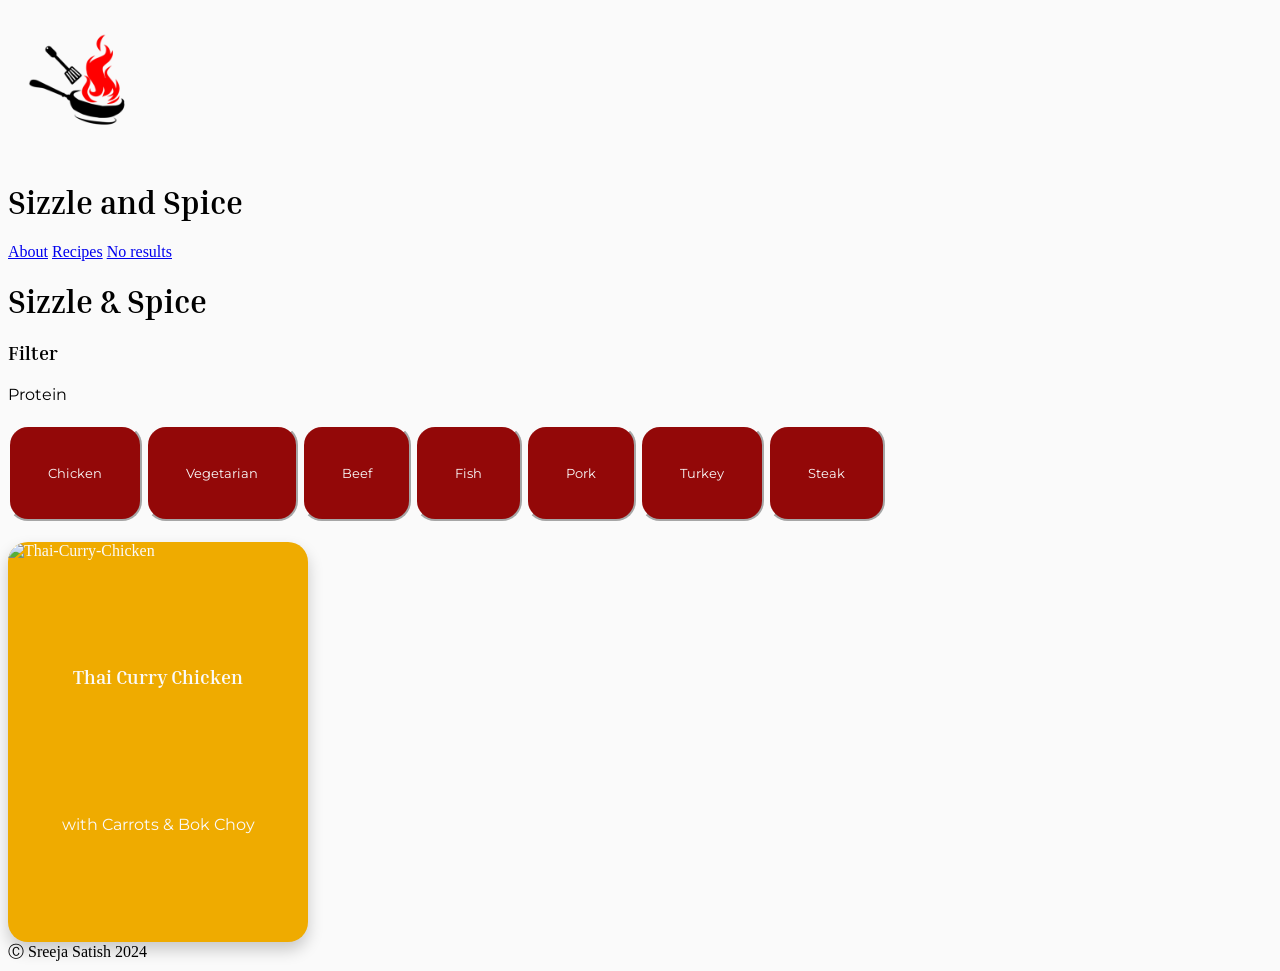
==== index.html @ 51e21fe5 "add html" ====
<!DOCTYPE html>
<html lang="en">
<head>
    <meta charset="UTF-8">
    <meta name="viewport" content="width=device-width, initial-scale=1.0">
    <title>Sizzle & Spice</title>
    <link rel="stylesheet" href="styles.css">
    <link rel="preconnect" href="https://fonts.googleapis.com">
    <link rel="preconnect" href="https://fonts.gstatic.com" crossorigin>
    <link href="https://fonts.googleapis.com/css2?family=Inria+Serif:ital,wght@0,300;0,400;0,700;1,300;1,400;1,700&family=Montserrat:ital,wght@0,100..900;1,100..900&family=Open+Sans:ital,wght@0,300..800;1,300..800&family=Raleway:ital,wght@0,100..900;1,100..900&family=Roboto:ital,wght@0,100;0,300;0,400;0,500;0,700;0,900;1,100;1,300;1,400;1,500;1,700;1,900&display=swap" rel="stylesheet">
</head>
<body>
    <header>
        <a href="index.html">
            <img src="assets/frying-pan-logo.png" alt="Website Logo" style="width:150px; height:auto;" class="logo">
        </a>          
        <h1>Sizzle and Spice</h1>
        <nav>
            <a href="help.html">About</a>
            <a href="recipe.html">Recipes</a>
            <a href="search.html">No results</a>
            <a href="filter"></a>
        </nav>
    </header>
    <h1>Sizzle & Spice</h1>
    <h3>Filter</h3>
    <h4>Protein</h4>
    <button>Chicken</button>
    <button>Vegetarian</button>
    <button>Beef</button>
    <button>Fish</button>
    <button>Pork</button>
    <button>Turkey</button>
    <button>Steak</button>
    <h4></h4>
    
<!-- 
    <label for="flavors">Choose a flavor:</label>
    <select name="flavors" id="flavors">
    <option value="spicy">Spicy</option>
    <option value="savory">Savory</option>
    <option value="sweet">Sweet</option>
    <option value="sour">Sour</option>
    </select>

    <label for="cuisine">Choose a cusine:</label>
    <select name="cuisine" id="cuisine">
    <option value="spicy">Mexican</option>
    <option value="savory">American</option>
    <option value="sweet">Italian</option>
    <option value="sour">Mexican</option>
    <option value="spicy">Mexican</option>
    <option value="savory">American</option>
    <option value="sweet">Italian</option>
    <option value="sour">Mexican</option> -->

    <section class="recipes">
        <div class="recipe-row">
            <div class="recipe-card">
                <img src="IDM232-assets/images/Recipe_Thai_Curry_Chicken_with_Carrots_Bok_Choy/Thai-Curry-Chicken-hi-res.jpg" 
                alt="Thai-Curry-Chicken">
                <h3>Thai Curry Chicken</h3>
                <h4>with Carrots & Bok Choy</h4>
            </div>
            <!-- <div class="recipe-card">
                <img src="assets/main-image.png" alt="placeholder-image">
                <h3>Recipe Title</h3>
                <h4>Subtitle</h4>
            </div>
            <div class="recipe-card">
                <img src="assets/main-image.png" alt="placeholder-image">
                <h3>Recipe Title</h3>
                <h4>Subtitle</h4>
            </div> -->
        </div>
    </section>


    <footer>
        Ⓒ Sreeja Satish 2024
    </footer>
</body>
</html>
---- styles.css ----
/* Fonts */
.inria-serif-light {
    font-family: "Inria Serif", serif;
    font-weight: 300;
    font-style: normal;
}
.inria-serif-regular {
    font-family: "Inria Serif", serif;
    font-weight: 400;
    font-style: normal;
}
.inria-serif-bold {
    font-family: "Inria Serif", serif;
    font-weight: 700;
    font-style: normal;
}
.inria-serif-light-italic {
    font-family: "Inria Serif", serif;
    font-weight: 300;
    font-style: italic;
}
.inria-serif-regular-italic {
    font-family: "Inria Serif", serif;
    font-weight: 400;
    font-style: italic;
}
.inria-serif-bold-italic {
    font-family: "Inria Serif", serif;
    font-weight: 700;
    font-style: italic;
}


/* Colors */
:root {
    --chili:#930808;
    --turmeric: #EFAB00;
    --saffron: #D06501;
    --rice: #FAFAFA;
    --charcoal: #2D2D2D;
    --pepper: #000000;
}

/* Header or Website Framework */


/* Recipe Cards */

body {
    background-color: var(--rice);
}

h1, h2, h3{
    font-family: "Inria Serif";
}

h4, p, button {
    font-family: "Montserrat";
    font-weight: 400;
    /* font-family: "Roboto"; */
    /* font-family: "Raleway"; */
}

.recipe.row{
    display: grid;
    grid-template-rows: auto;
    justify-content: center;
    margin: 0 10px;
}
.recipe-card{
    border: 2px;
    color: var(--rice);
    font-family: "Inria";
    background-color: var(--turmeric);
    border-color: var(--chili);
    width: 300px;
    height: 400px;
    border-radius: 20px;
    box-shadow: 0px 8px 16px rgba(0, 0, 0, 0.2);
    display: grid;
    justify-items: center;
    margin: 
    /* display: flex;
    justify-content: center;
    flex-direction: column; 
    flex-wrap: wrap;*/
}

.recipe-card img {
    width: 100%;
    height: auto;
    border-radius: 20px;
    padding: 0px;
    /* if wanting border, make width 95% and padding 5px */
}

.card-image img{
    width: 300px;
    height: auto;
}

button {
    background-color: var(--chili);
    color: var(--rice);
    border-color: var(--rice);
    border-radius: 20px;
    padding: 3%;
    /* display: flex;
    align-items: center;
    justify-content: center; */
}
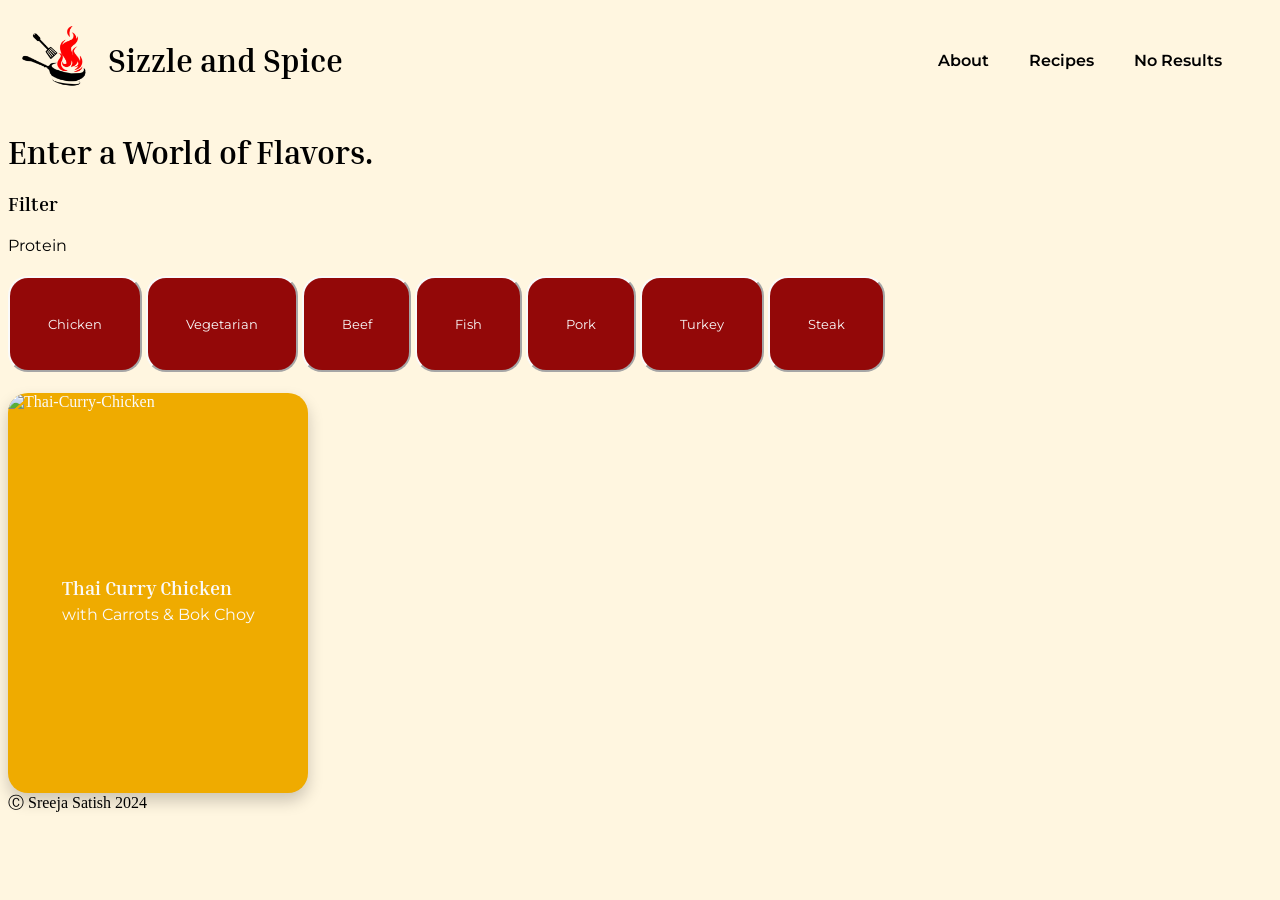
==== commit 66811e36: "update recipe page" ====
--- a/index.html
+++ b/index.html
@@ -12,17 +12,20 @@
 <body>
     <header>
         <a href="index.html">
-            <img src="assets/frying-pan-logo.png" alt="Website Logo" style="width:150px; height:auto;" class="logo">
+            <img src="assets/frying-pan-logo.png" alt="Website Logo" style="width:100px; height:auto;" class="logo">
         </a>          
         <h1>Sizzle and Spice</h1>
         <nav>
             <a href="help.html">About</a>
             <a href="recipe.html">Recipes</a>
-            <a href="search.html">No results</a>
+            <a href="search.html">No Results</a>
             <a href="filter"></a>
-        </nav>
+        </nav id="nav-menu">
+        <button id="hamburger">
+            <img src="assets/hamburger-menu.png" alt="Menu" style="width: 30px; height: 30px;">
+        </button>
     </header>
-    <h1>Sizzle & Spice</h1>
+    <h1>Enter a World of Flavors.</h1>
     <h3>Filter</h3>
     <h4>Protein</h4>
     <button>Chicken</button>
@@ -59,8 +62,11 @@
             <div class="recipe-card">
                 <img src="IDM232-assets/images/Recipe_Thai_Curry_Chicken_with_Carrots_Bok_Choy/Thai-Curry-Chicken-hi-res.jpg" 
                 alt="Thai-Curry-Chicken">
-                <h3>Thai Curry Chicken</h3>
-                <h4>with Carrots & Bok Choy</h4>
+                <div class="recipe-card-title">
+                    <h3>Thai Curry Chicken</h3>
+                    <h4>with Carrots & Bok Choy</h4>
+                </div>
+                
             </div>
             <!-- <div class="recipe-card">
                 <img src="assets/main-image.png" alt="placeholder-image">
@@ -79,5 +85,7 @@
     <footer>
         Ⓒ Sreeja Satish 2024
     </footer>
+    <script src="script.js"></script>
+
 </body>
 </html>
--- a/styles.css
+++ b/styles.css
@@ -39,6 +39,7 @@
     --rice: #FAFAFA;
     --charcoal: #2D2D2D;
     --pepper: #000000;
+    --aloo: #FFF6E0;
 }
 
 /* Header or Website Framework */
@@ -47,14 +48,15 @@
 /* Recipe Cards */
 
 body {
-    background-color: var(--rice);
+    background-color: var(--aloo);
+
 }
 
 h1, h2, h3{
     font-family: "Inria Serif";
 }
 
-h4, p, button {
+h4, h5, p, button {
     font-family: "Montserrat";
     font-weight: 400;
     /* font-family: "Roboto"; */
@@ -94,6 +96,14 @@
     /* if wanting border, make width 95% and padding 5px */
 }
 
+.recipe-card h3{
+    font-size: 700;
+}
+
+.recipe-card-title {
+    line-height: 5px;
+}
+
 .card-image img{
     width: 300px;
     height: auto;
@@ -108,4 +118,169 @@
     /* display: flex;
     align-items: center;
     justify-content: center; */
+}
+
+
+header {
+    color: var(--pepper);
+    display: flex;
+    justify-content: space-between;
+    align-items: center;
+    position: sticky;
+}
+
+nav {
+    font-family: "Inria";
+    text-decoration: none;
+    display: flex;
+    align-items: baseline;
+    justify-content: flex-end;
+    gap: 20px;
+}
+
+header h1 {
+    display: flex;
+    align-items: center;
+}
+
+
+header a {
+    text-decoration: none; 
+    font-family: "Montserrat";
+    font-weight: 600;
+    font-size: 700;
+    color: var(--pepper);
+}
+
+header nav {
+    display: flex;
+    gap: 20px; /* Space between each link */
+    margin-left: auto;
+}
+
+header nav a:hover {
+    color: var(--chili);
+}
+
+header nav a {
+    padding: 5px 10px;
+    transition: color 0.2s ease;
+}
+
+
+#hamburger {
+    background-color: var(--aloo);
+    border-style: none;
+    color: var(--rice);
+    border-color: var(--rice);
+    border-radius: 20px;
+    padding: 3%;
+    display: none;
+    background: none;
+    border: none;
+    cursor: pointer;
+}
+
+
+#nav-menu {
+    display: flex;
+    gap: 20px;
+    transition: max-height 0.3s ease-in-out;
+    overflow: hidden;
+    max-height: 100px; /* Set a max-height to restrict when open */
+}
+
+#nav-menu.collapsed {
+    max-height: 0; /* Collapse the menu */
+}
+
+/* Media Queries */
+
+/* Mobile view */
+@media (max-width: 768px) {
+    #hamburger {
+        display: block;
+    }
+
+    #nav-menu {
+        flex-direction: column; /* Stack links vertically */
+        max-height: 0; /* Start collapsed */
+    /* #nav-menu {
+        display: none; /* Hide regular nav links on mobile */
+        /* flex-direction: column; /* Stack links vertically */
+        /* position: absolute;
+        top: 60px;
+        right: 0;
+        background-color: white;
+        padding: 10px;
+        box-shadow: 0 2px 10px rgba(0, 0, 0, 0.1); */
+    }
+
+    #nav-menu.show {
+      display: flex; /* Show menu when active */
+    }
+
+    nav a {
+        padding: 10px 20px;
+    }
+}
+
+
+/* Recipe HTML Page */
+
+.recipe-info {
+    /* background-color: var(--rice); */
+    margin: 50px 100px;
+}
+
+/* Can I make these IDs or should I just keep these as Classes? */
+
+.title {
+    font-size: 36px;
+    margin-top: none;
+}
+
+.subtitle {
+    font-size: 24px;
+}
+
+.cuisine, .protein {
+    border: 2px solid var(--pepper);
+    padding: 10px;
+    margin: 15px 5px;
+    border-radius: 25px;
+    display: inline-block;
+    justify-self: center;
+}
+
+.description {
+
+}
+
+.recipe-info img{
+    width: 100%;
+    border-radius: 20px;
+    height: auto;
+    display: grid;
+    /* justify-content: flex-end; */
+    padding: 5%;
+    /* margin: 0 32px 32px; */
+}
+
+
+.hero-and-info {
+    display: grid;
+    justify-content: space-between;
+    grid-template-columns: 1fr 1fr;
+}
+
+.extra-info {
+    display: flex;
+    padding: 10px;
+    margin: 15px 5px;
+    justify-content: space-between;
+}
+
+.side-info {
+    margin-top: 5%;
 }
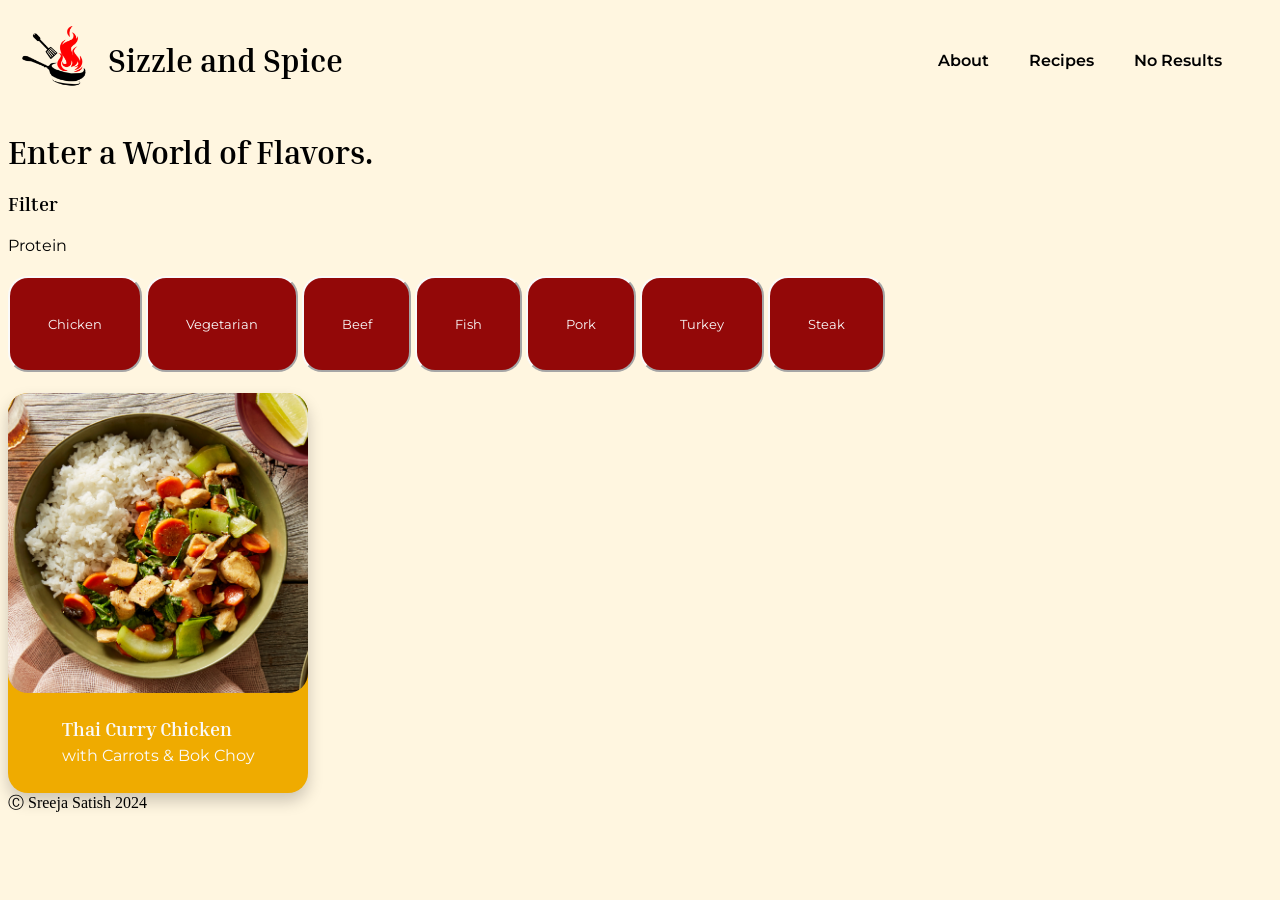
==== commit 7fc702cb: "git add IDM232-assets" ====
--- a/index.html
+++ b/index.html
@@ -60,7 +60,7 @@
     <section class="recipes">
         <div class="recipe-row">
             <div class="recipe-card">
-                <img src="IDM232-assets/images/Recipe_Thai_Curry_Chicken_with_Carrots_Bok_Choy/Thai-Curry-Chicken-hi-res.jpg" 
+                <img src="assets/Thai-Curry-Chicken-hi-res.jpg" 
                 alt="Thai-Curry-Chicken">
                 <div class="recipe-card-title">
                     <h3>Thai Curry Chicken</h3>
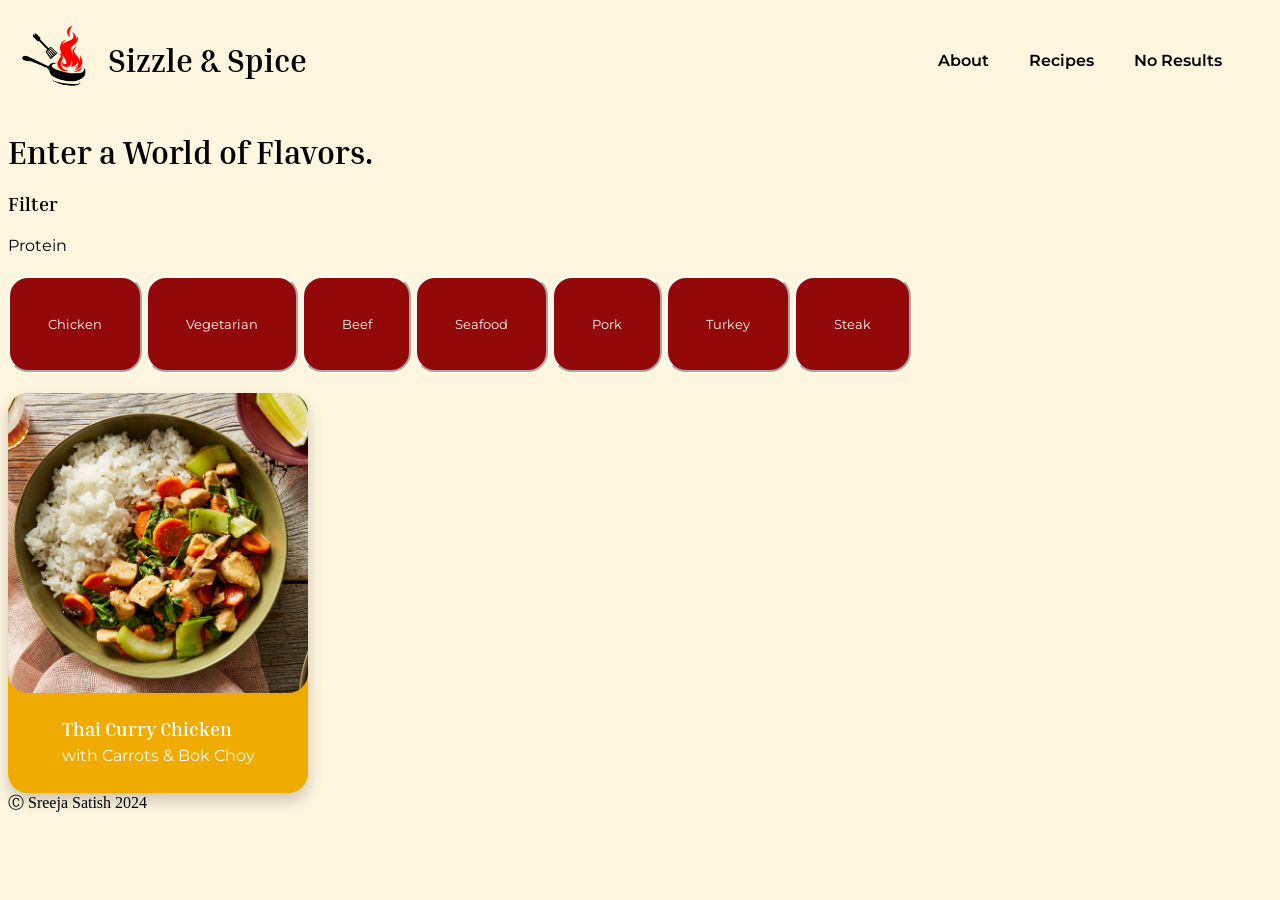
==== commit 805abee6: "update" ====
--- a/index.html
+++ b/index.html
@@ -14,7 +14,7 @@
         <a href="index.html">
             <img src="assets/frying-pan-logo.png" alt="Website Logo" style="width:100px; height:auto;" class="logo">
         </a>          
-        <h1>Sizzle and Spice</h1>
+        <h1>Sizzle & Spice</h1>
         <nav>
             <a href="help.html">About</a>
             <a href="recipe.html">Recipes</a>
@@ -31,7 +31,7 @@
     <button>Chicken</button>
     <button>Vegetarian</button>
     <button>Beef</button>
-    <button>Fish</button>
+    <button>Seafood</button>
     <button>Pork</button>
     <button>Turkey</button>
     <button>Steak</button>
--- a/styles.css
+++ b/styles.css
@@ -254,12 +254,12 @@
 }
 
 .description {
-
+    margin-right: 20%;
 }
 
 .recipe-info img{
     width: 100%;
-    border-radius: 20px;
+    border-radius: 10%;
     height: auto;
     display: grid;
     /* justify-content: flex-end; */
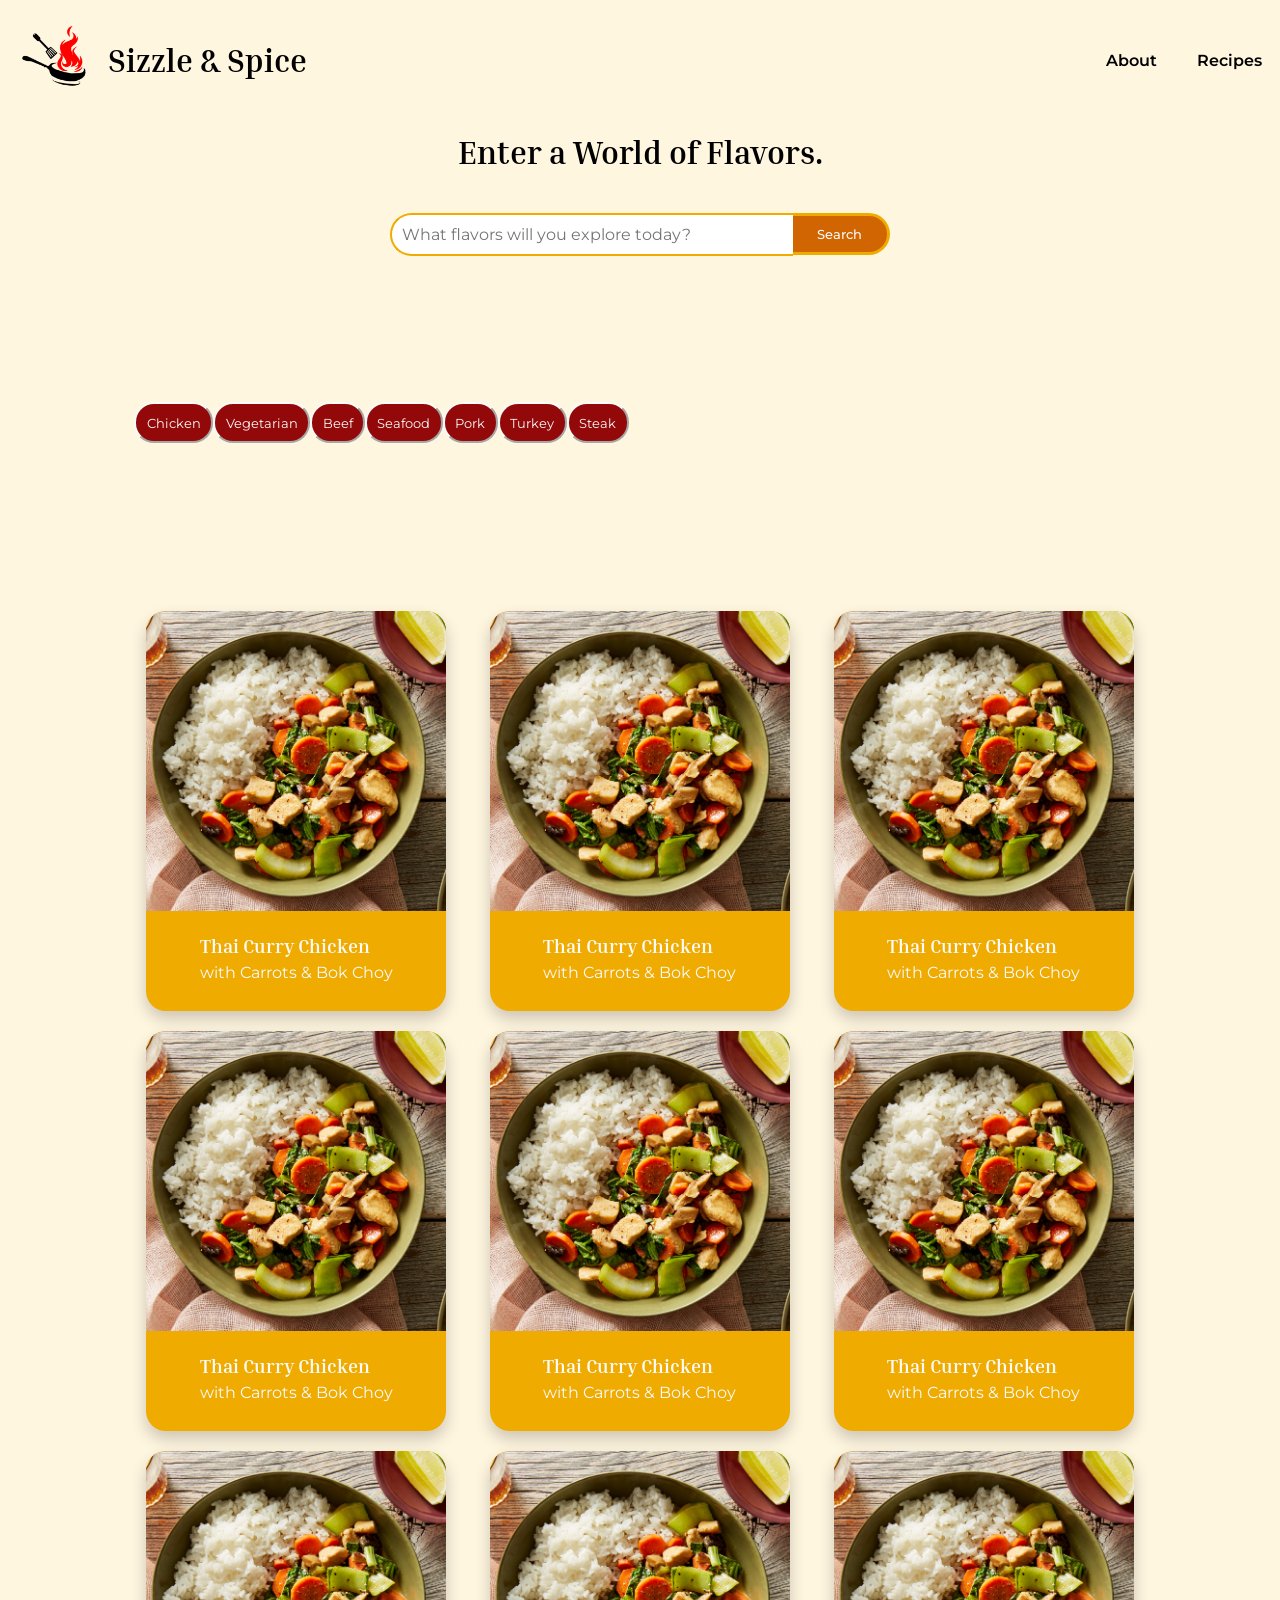
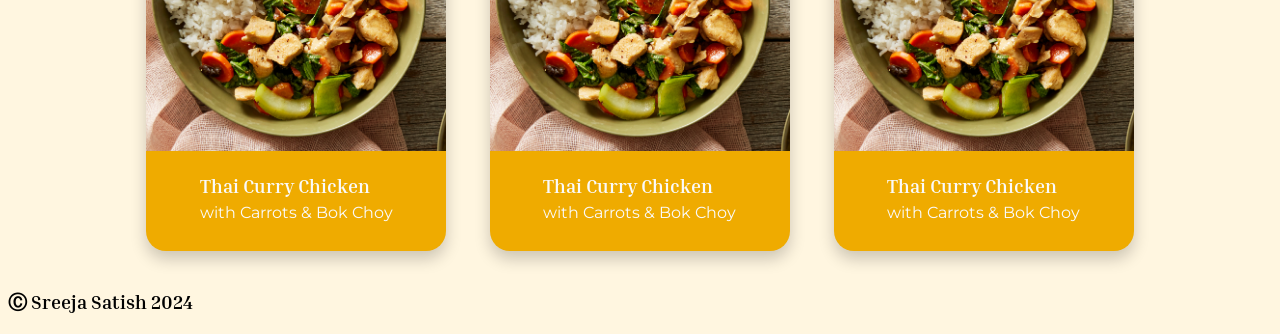
==== commit 54eb5984: "add home details" ====
--- a/index.html
+++ b/index.html
@@ -16,25 +16,33 @@
         </a>          
         <h1>Sizzle & Spice</h1>
         <nav>
-            <a href="help.html">About</a>
+            <a href="about.html">About</a>
             <a href="recipe.html">Recipes</a>
-            <a href="search.html">No Results</a>
-            <a href="filter"></a>
         </nav id="nav-menu">
         <button id="hamburger">
             <img src="assets/hamburger-menu.png" alt="Menu" style="width: 30px; height: 30px;">
         </button>
     </header>
-    <h1>Enter a World of Flavors.</h1>
-    <h3>Filter</h3>
-    <h4>Protein</h4>
-    <button>Chicken</button>
-    <button>Vegetarian</button>
-    <button>Beef</button>
-    <button>Seafood</button>
-    <button>Pork</button>
-    <button>Turkey</button>
-    <button>Steak</button>
+    <h1 class="tagline">Enter a World of Flavors.</h1>
+    <div class="search">
+        <div class="search-bar">
+            <input type="text" id="searchInput" placeholder="What flavors will you explore today?" />
+            <button onclick="performSearch()">Search</button>
+        </div>
+        <p id="error-message" style="display: none;">No results found for your search.</p>
+    </div>
+
+
+    <div class="filter">
+        <!-- <h3>Filter</h3> -->
+        <button>Chicken</button>
+        <button>Vegetarian</button>
+        <button>Beef</button>
+        <button>Seafood</button>
+        <button>Pork</button>
+        <button>Turkey</button>
+        <button>Steak</button>
+    </div>
     <h4></h4>
     
 <!-- 
@@ -66,8 +74,72 @@
                     <h3>Thai Curry Chicken</h3>
                     <h4>with Carrots & Bok Choy</h4>
                 </div>
-                
             </div>
+            <div class="recipe-card">
+                <img src="assets/Thai-Curry-Chicken-hi-res.jpg" 
+                alt="Thai-Curry-Chicken">
+                <div class="recipe-card-title">
+                    <h3>Thai Curry Chicken</h3>
+                    <h4>with Carrots & Bok Choy</h4>
+                </div>
+            </div>
+            <div class="recipe-card">
+                <img src="assets/Thai-Curry-Chicken-hi-res.jpg" 
+                alt="Thai-Curry-Chicken">
+                <div class="recipe-card-title">
+                    <h3>Thai Curry Chicken</h3>
+                    <h4>with Carrots & Bok Choy</h4>
+                </div>
+            </div>
+            <div class="recipe-card">
+                <img src="assets/Thai-Curry-Chicken-hi-res.jpg" 
+                alt="Thai-Curry-Chicken">
+                <div class="recipe-card-title">
+                    <h3>Thai Curry Chicken</h3>
+                    <h4>with Carrots & Bok Choy</h4>
+                </div>
+            </div>
+            <div class="recipe-card">
+                <img src="assets/Thai-Curry-Chicken-hi-res.jpg" 
+                alt="Thai-Curry-Chicken">
+                <div class="recipe-card-title">
+                    <h3>Thai Curry Chicken</h3>
+                    <h4>with Carrots & Bok Choy</h4>
+                </div>
+            </div>
+            <div class="recipe-card">
+                <img src="assets/Thai-Curry-Chicken-hi-res.jpg" 
+                alt="Thai-Curry-Chicken">
+                <div class="recipe-card-title">
+                    <h3>Thai Curry Chicken</h3>
+                    <h4>with Carrots & Bok Choy</h4>
+                </div>
+            </div>
+            <div class="recipe-card">
+                <img src="assets/Thai-Curry-Chicken-hi-res.jpg" 
+                alt="Thai-Curry-Chicken">
+                <div class="recipe-card-title">
+                    <h3>Thai Curry Chicken</h3>
+                    <h4>with Carrots & Bok Choy</h4>
+                </div>
+            </div>
+            <div class="recipe-card">
+                <img src="assets/Thai-Curry-Chicken-hi-res.jpg" 
+                alt="Thai-Curry-Chicken">
+                <div class="recipe-card-title">
+                    <h3>Thai Curry Chicken</h3>
+                    <h4>with Carrots & Bok Choy</h4>
+                </div>
+            </div>
+            <div class="recipe-card">
+                <img src="assets/Thai-Curry-Chicken-hi-res.jpg" 
+                alt="Thai-Curry-Chicken">
+                <div class="recipe-card-title">
+                    <h3>Thai Curry Chicken</h3>
+                    <h4>with Carrots & Bok Choy</h4>
+                </div>
+            </div>
+            
             <!-- <div class="recipe-card">
                 <img src="assets/main-image.png" alt="placeholder-image">
                 <h3>Recipe Title</h3>
@@ -83,9 +155,9 @@
 
 
     <footer>
-        Ⓒ Sreeja Satish 2024
+        <h3>Ⓒ Sreeja Satish 2024</h3>
     </footer>
-    <script src="script.js"></script>
+    <script src="scripts.js"></script>
 
 </body>
 </html>
--- a/styles.css
+++ b/styles.css
@@ -1,36 +1,3 @@
-/* Fonts */
-.inria-serif-light {
-    font-family: "Inria Serif", serif;
-    font-weight: 300;
-    font-style: normal;
-}
-.inria-serif-regular {
-    font-family: "Inria Serif", serif;
-    font-weight: 400;
-    font-style: normal;
-}
-.inria-serif-bold {
-    font-family: "Inria Serif", serif;
-    font-weight: 700;
-    font-style: normal;
-}
-.inria-serif-light-italic {
-    font-family: "Inria Serif", serif;
-    font-weight: 300;
-    font-style: italic;
-}
-.inria-serif-regular-italic {
-    font-family: "Inria Serif", serif;
-    font-weight: 400;
-    font-style: italic;
-}
-.inria-serif-bold-italic {
-    font-family: "Inria Serif", serif;
-    font-weight: 700;
-    font-style: italic;
-}
-
-
 /* Colors */
 :root {
     --chili:#930808;
@@ -49,7 +16,6 @@
 
 body {
     background-color: var(--aloo);
-
 }
 
 h1, h2, h3{
@@ -63,12 +29,91 @@
     /* font-family: "Raleway"; */
 }
 
-.recipe.row{
+.tagline {
+    display: flex;
+    justify-content: center;
+}
+
+.search {
+    display: flex;
+    flex-direction: column;
+    justify-content: center;
+    align-items: center;
+    width: 100%;
+}
+
+.search-bar {
+    display: flex;
+    justify-content: center;
+    align-items: center;
+    margin: 20px;
+    width: 100%;
+    max-width: 500px;
+}
+
+.search-bar input {
+    padding: 10px;
+    font-family: "Montserrat";
+    font-size: 16px;
+    border: 2px solid var(--turmeric);
+    border-radius: 30px 0px 0px 30px;
+    width: 80%;   
+    max-width: 400px;
+    outline: none;
+    border-right: none;
+}
+
+.search-bar button {
+    background-color: var(--saffron);
+    color: var(--rice);
+    border: 3px solid var(--turmeric);
+    border-left: none;
+    border-radius: 0px 30px 30px 0;
+    padding: 10px 20px;
+    cursor: pointer;
+    font-family: "Montserrat";
+    font-weight: 500;
+    outline: none;
+    width: 20%;  
+    max-width: 100px;  
+}
+
+.search-bar button:hover {
+    background-color: var(--chili);
+}
+
+#error-message {
+    margin-top: 10px;
+    font-family: "Montserrat";
+    text-align: center;
+    color: var(--chili);
+    width: 100%;
+    max-width: 500px; 
+    padding: 5px;
+}
+
+.filter {
+    display: flex;
+    max-width: fit-content;
+    padding: 10%;
+    justify-items: center;
+}
+
+.recipes{
+    display: flex;
+    justify-content: center;
+}
+
+.recipe-row {
     display: grid;
-    grid-template-rows: auto;
-    justify-content: center;
-    margin: 0 10px;
-}
+    grid-template-columns: repeat(3, 1fr);
+    gap: 20px;
+    /* max-width: 1200px; */
+    width: 80%;
+    padding: 20px;
+    justify-items: center;
+}
+
 .recipe-card{
     border: 2px;
     color: var(--rice);
@@ -81,17 +126,18 @@
     box-shadow: 0px 8px 16px rgba(0, 0, 0, 0.2);
     display: grid;
     justify-items: center;
-    margin: 
+    /* margin:  */
     /* display: flex;
     justify-content: center;
     flex-direction: column; 
     flex-wrap: wrap;*/
+    padding: 5;
 }
 
 .recipe-card img {
     width: 100%;
     height: auto;
-    border-radius: 20px;
+    border-radius: 20px 20px 0 0;
     padding: 0px;
     /* if wanting border, make width 95% and padding 5px */
 }
@@ -103,6 +149,19 @@
 .recipe-card-title {
     line-height: 5px;
 }
+
+@media screen and (max-width: 768px) {
+    .recipe-row {
+        grid-template-columns: repeat(2, 1fr); 
+    }
+}
+
+@media screen and (max-width: 500px) {
+    .recipe-row {
+        grid-template-columns: 1fr;
+    }
+}
+
 
 .card-image img{
     width: 300px;
@@ -225,6 +284,11 @@
     }
 }
 
+@media (max-width: 768px) {
+    .recipes-content {
+        grid-template-columns: 1fr; /* Stacks into one column on smaller screens */
+    }
+}
 
 /* Recipe HTML Page */
 
@@ -257,7 +321,7 @@
     margin-right: 20%;
 }
 
-.recipe-info img{
+.hero-and-info img{
     width: 100%;
     border-radius: 10%;
     height: auto;
@@ -283,4 +347,81 @@
 
 .side-info {
     margin-top: 5%;
-}+}
+
+.ingredients {
+    display: grid;
+    grid-template-columns: 1fr 1fr;
+    gap: 20px;
+}
+
+.ing-image{
+    width: 40%;
+    border-radius: 10%;
+    height: auto;
+    padding: 5%;
+}
+
+
+
+.recipe-instructions {
+    display: grid; /* Use grid layout to manage the steps */
+    gap: 20px; /* Space between each step */
+    margin: 20px 0; /* Margin above and below the section */
+}
+
+.steps {
+    display: flex; /* Use flexbox for each step */
+    align-items: flex-start; /* Align items at the start */
+    border: 1px solid #ddd; /* Optional: border around each step */
+    border-radius: 20px; /* Rounded corners */
+    padding: 10px; /* Padding inside each step */
+    background-color: #fff; /* White background for each step */
+    box-shadow: 0 2px 5px rgba(0, 0, 0, 0.1); /* Optional: shadow for depth */
+    margin: 0 60px;
+}
+
+.steps img {
+    width: 50%; /* Set width for step images */
+    height: auto; /* Maintain aspect ratio */
+    margin-right: 20px; /* Space between the image and text */
+}
+
+.text-content {
+    display: flex; /* Allow h3 and p to stack vertically */
+    flex-direction: column; /* Stack h3 and p vertically */
+    margin-top: 5%;
+}
+
+@media (max-width: 600px) {
+    .steps {
+        flex-direction: column; /* Stack image above text for smaller screens */
+        align-items: center; /* Center align for smaller screens */
+    }
+
+    .steps img {
+        margin-right: 0; /* Remove right margin on smaller screens */
+        margin-bottom: 10px; /* Space below the image */
+    }
+}
+
+
+.back-button {
+    /* display: inline-block; */
+    background-color: var(--rice); 
+    color: var(--chili); 
+    border: 2px solid #930808; 
+    border-radius: 10px; 
+    padding: 10px 20px; 
+    font-family: "Montserrat";
+    cursor: pointer; 
+    text-decoration: none; 
+    display: flex;
+    justify-content: center;
+    width: max-content;
+}
+
+.back-button:hover {
+    background-color: var(--chili);
+    color: var(--rice);
+}
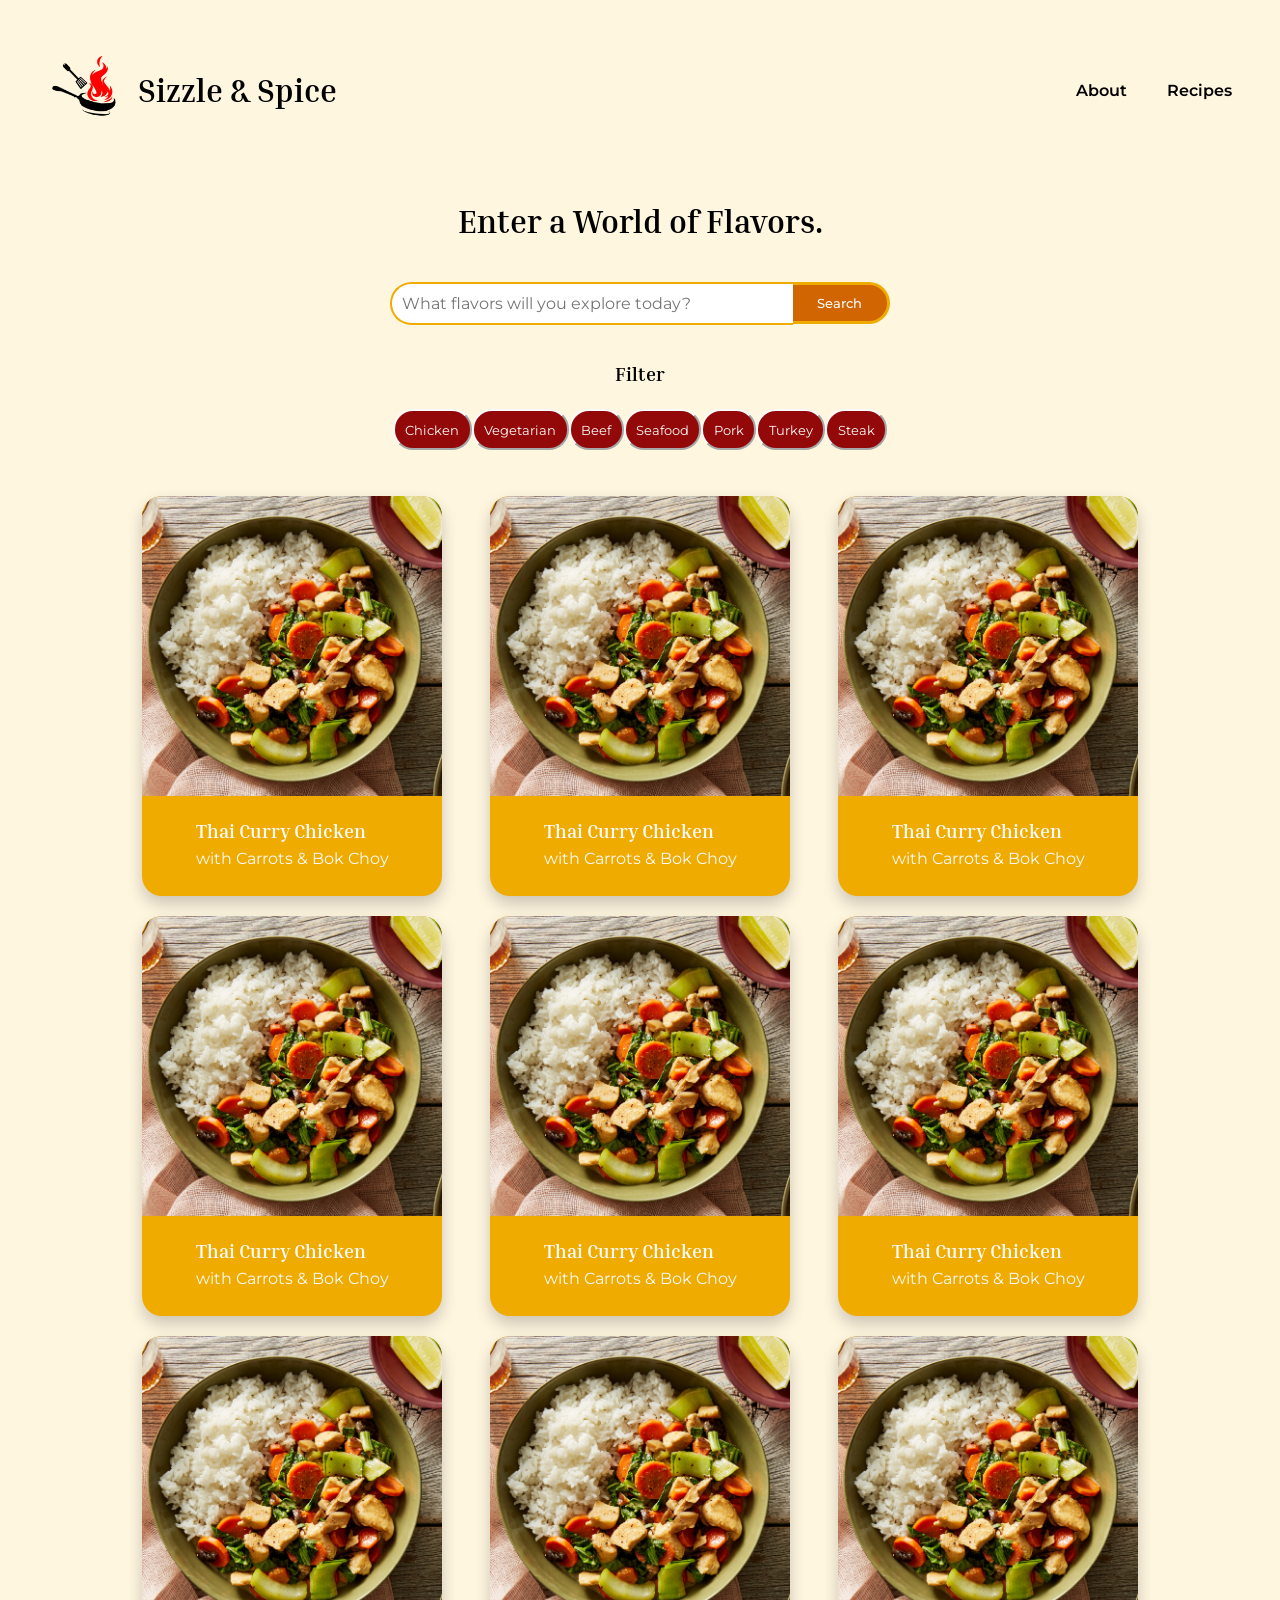
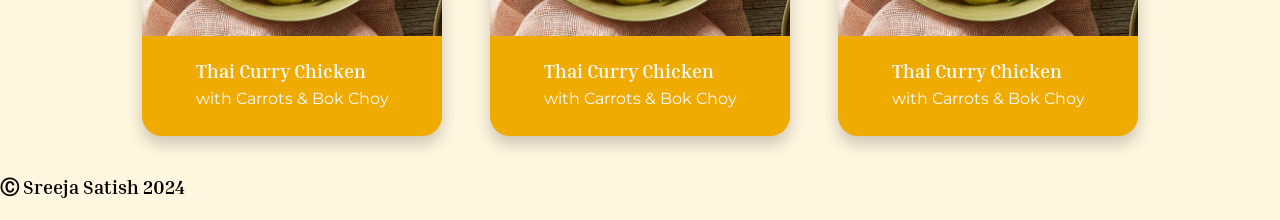
==== commit 72549654: "update!" ====
--- a/index.html
+++ b/index.html
@@ -34,14 +34,17 @@
 
 
     <div class="filter">
-        <!-- <h3>Filter</h3> -->
-        <button>Chicken</button>
-        <button>Vegetarian</button>
-        <button>Beef</button>
-        <button>Seafood</button>
-        <button>Pork</button>
-        <button>Turkey</button>
-        <button>Steak</button>
+        <h3>Filter</h3>
+        <div class="filter-buttons">
+            <button>Chicken</button>
+            <button>Vegetarian</button>
+            <button>Beef</button>
+            <button>Seafood</button>
+            <button>Pork</button>
+            <button>Turkey</button>
+            <button>Steak</button>
+        </div>
+
     </div>
     <h4></h4>
     
@@ -139,7 +142,7 @@
                     <h4>with Carrots & Bok Choy</h4>
                 </div>
             </div>
-            
+
             <!-- <div class="recipe-card">
                 <img src="assets/main-image.png" alt="placeholder-image">
                 <h3>Recipe Title</h3>
--- a/styles.css
+++ b/styles.css
@@ -16,6 +16,7 @@
 
 body {
     background-color: var(--aloo);
+    margin: 0%;
 }
 
 h1, h2, h3{
@@ -94,9 +95,16 @@
 
 .filter {
     display: flex;
-    max-width: fit-content;
-    padding: 10%;
-    justify-items: center;
+    flex-direction: column;
+    align-items: center;
+
+}
+
+.filter-buttons {
+    display: flex;
+    /* max-width: fit-content; */
+    padding: 5px;
+    justify-content: center;
 }
 
 .recipes{
@@ -186,6 +194,8 @@
     justify-content: space-between;
     align-items: center;
     position: sticky;
+    margin: 30 50 0 50;
+    padding: 3%;
 }
 
 nav {
@@ -225,7 +235,36 @@
     padding: 5px 10px;
     transition: color 0.2s ease;
 }
-
+nav {
+    position: relative; /* Positioning for absolute children */
+}
+
+#hamburger {
+    display: none; /* Hide by default */
+}
+
+.menu-items {
+    display: none; /* Hide menu items by default */
+    position: absolute; /* Positioning for sliding effect */
+    top: 50px; /* Adjust based on your layout */
+    left: 0;
+    background-color: var(--aloo); /* Background color for the menu */
+    padding: 10px;
+    border-radius: 0 0 10px 10px; /* Rounded corners */
+    transition: transform 0.3s ease; /* Smooth transition */
+    transform: translateY(-20px); /* Start slightly above */
+}
+
+.menu-items.active {
+    display: block; /* Show the menu items when active */
+    transform: translateY(0); /* Slide down into view */
+}
+
+@media (max-width: 768px) {
+    #hamburger {
+        display: block; /* Show on smaller screens */
+    }
+}
 
 #hamburger {
     background-color: var(--aloo);
@@ -351,7 +390,7 @@
 
 .ingredients {
     display: grid;
-    grid-template-columns: 1fr 1fr;
+    grid-template-columns: repeat(2, 1fr); 
     gap: 20px;
 }
 
@@ -425,3 +464,10 @@
     background-color: var(--chili);
     color: var(--rice);
 }
+
+.about{
+    display: flex;
+    flex-direction: column;
+    margin: 0 50px;
+    align-items: center;
+}
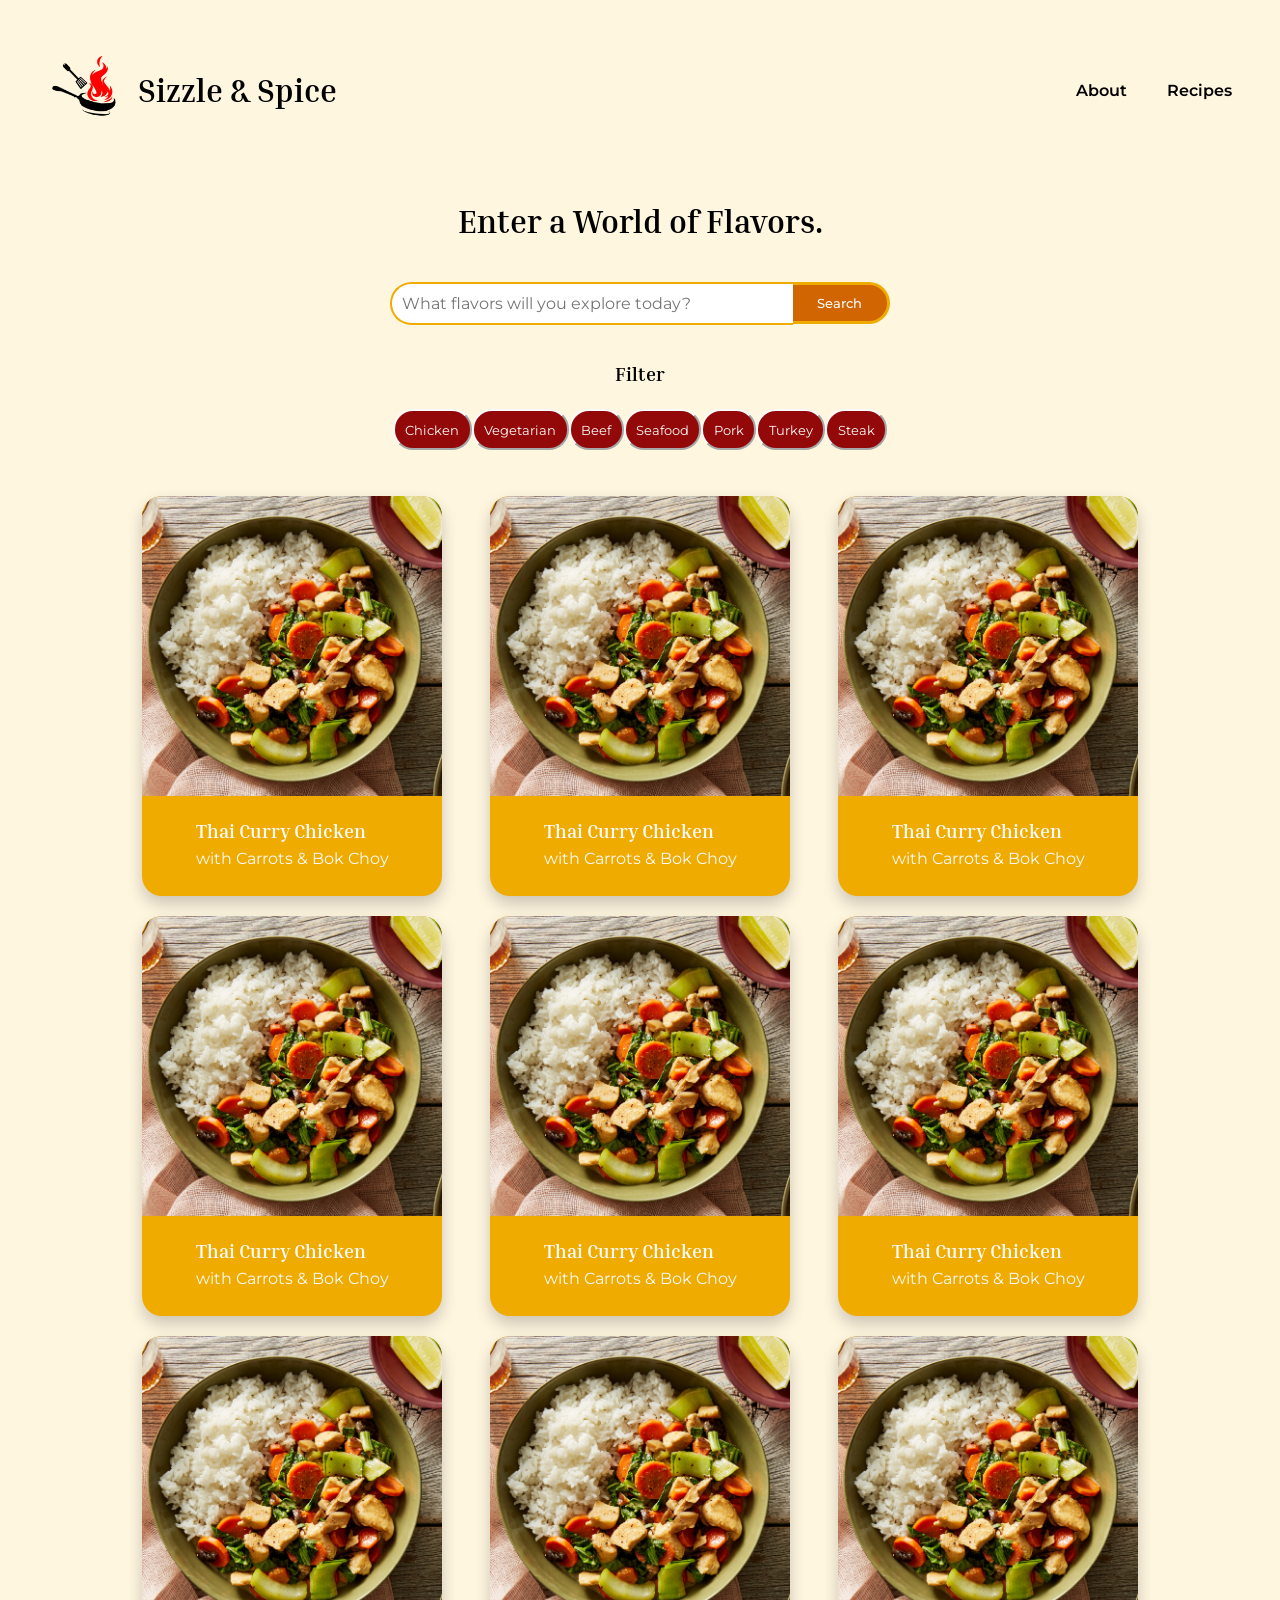
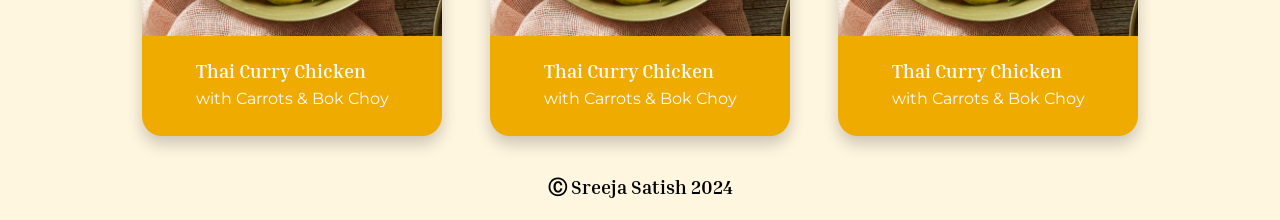
==== commit de7d8cb7: "update" ====
--- a/index.html
+++ b/index.html
@@ -158,7 +158,7 @@
 
 
     <footer>
-        <h3>Ⓒ Sreeja Satish 2024</h3>
+        <h3 class="tagline">Ⓒ Sreeja Satish 2024</h3>
     </footer>
     <script src="scripts.js"></script>
 
--- a/styles.css
+++ b/styles.css
@@ -446,7 +446,6 @@
 
 
 .back-button {
-    /* display: inline-block; */
     background-color: var(--rice); 
     color: var(--chili); 
     border: 2px solid #930808; 
@@ -460,6 +459,7 @@
     width: max-content;
 }
 
+
 .back-button:hover {
     background-color: var(--chili);
     color: var(--rice);
